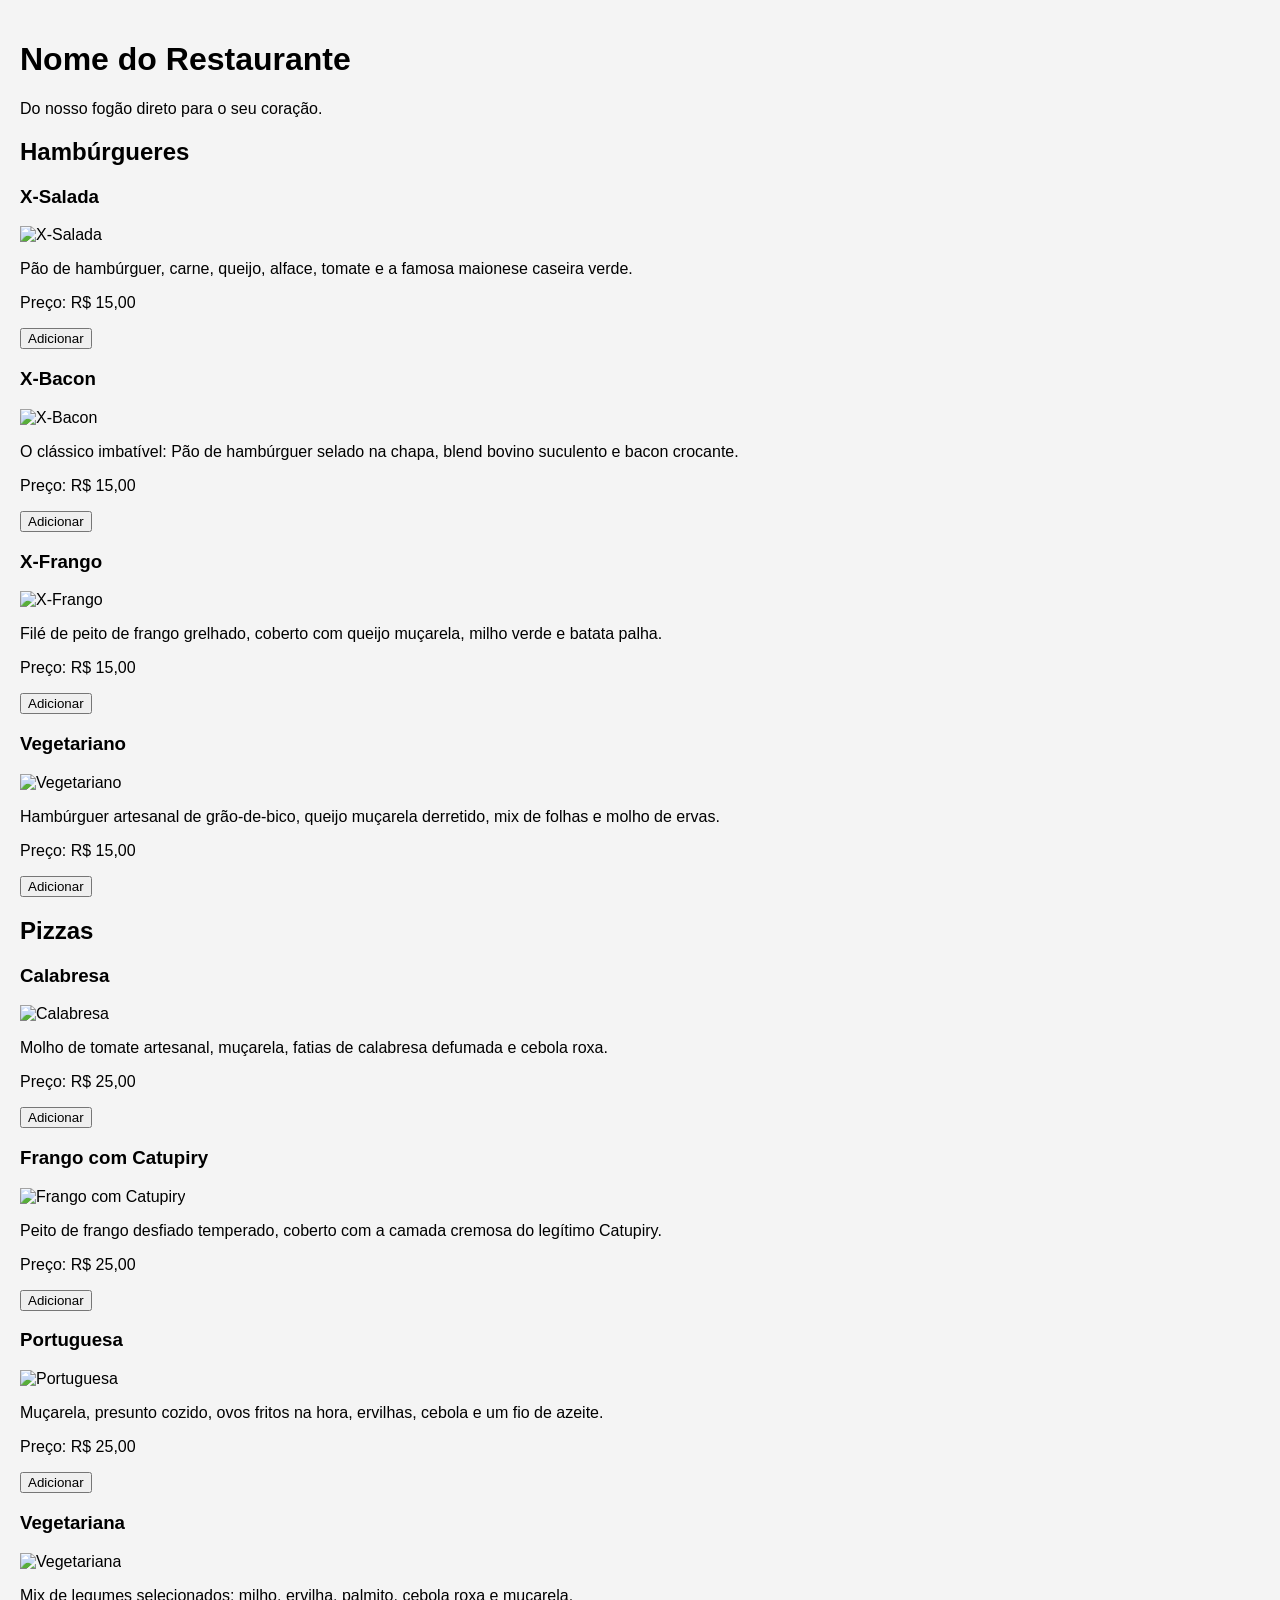
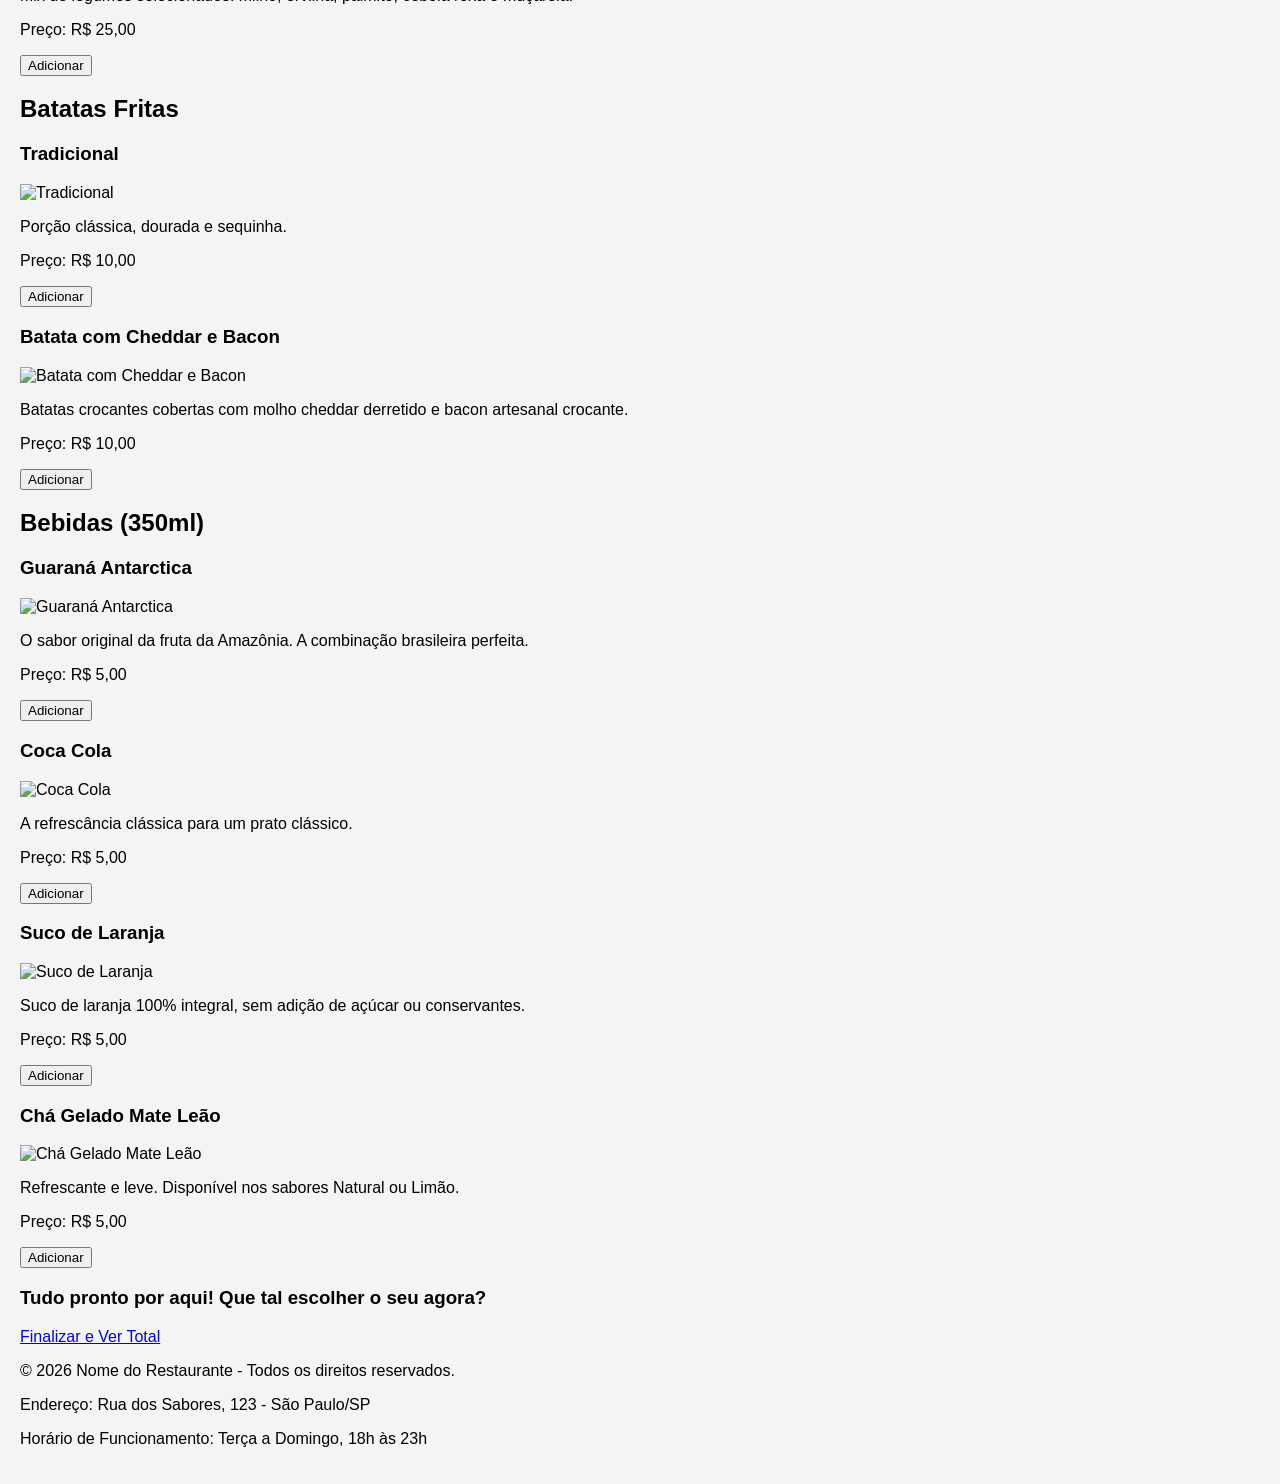
==== src/main/webapp/cardapio.html @ c81840c9 "Primeira versão do Projeto" ====
<!DOCTYPE html>
<html lang="pt">

<head>
    <meta charset="UTF-8">
    <meta name="viewport" content="width=device-width, initial-scale=1.0">
    <title>Nome do Restaurante &#9679; menu</title>
    <link rel="stylesheet" href="css/style.css">
</head>

<body>
    <header id="Header">
        <h1 class="logo">Nome do Restaurante</h1>
        <p class="Slogan">Do nosso fogão direto para o seu coração.</p>
    </header>

    <main>
        <form action="PedidoServlet" method="POST">
            <div class="container">
                <section id="Burguer">
                    <h2>Hambúrgueres</h2>
                    <div class="Catalogo">
                        <div class="catCard">
                            <h3 class="catTitulo">X-Salada</h3>
                            <img src="imgs/x-salada.jpg" class="catImagem" alt="X-Salada">
                            <p class="Descricao">Pão de hambúrguer, carne, queijo, alface, tomate e a famosa maionese caseira verde.</p>
                            <p class="preco">Preço: <span>R$ 15,00</span></p>
                            <button type="submit" name="opcao" value="1" class="Botao">Adicionar</button>
                        </div>

                        <div class="catCard">
                            <h3 class="catTitulo">X-Bacon</h3>
                            <img src="images/" class="catImagem" alt="X-Bacon">
                            <p class="Descricao">O clássico imbatível: Pão de hambúrguer selado na chapa, blend bovino suculento e bacon crocante.</p>
                            <p class="preco">Preço: <span>R$ 15,00</span></p>
                            <button type="submit" name="opcao" value="2" class="Botao">Adicionar</button>
                        </div>

                        <div class="catCard">
                            <h3 class="catTitulo">X-Frango</h3>
                            <img src="images/" class="catImagem" alt="X-Frango">
                            <p class="Descricao">Filé de peito de frango grelhado, coberto com queijo muçarela, milho verde e batata palha.</p>
                            <p class="preco">Preço: <span>R$ 15,00</span></p>
                            <button type="submit" name="opcao" value="3" class="Botao">Adicionar</button>
                        </div>

                        <div class="catCard">
                            <h3 class="catTitulo">Vegetariano</h3>
                            <img src="images/" class="catImagem" alt="Vegetariano">
                            <p class="Descricao">Hambúrguer artesanal de grão-de-bico, queijo muçarela derretido, mix de folhas e molho de ervas.</p>
                            <p class="preco">Preço: <span>R$ 15,00</span></p>
                            <button type="submit" name="opcao" value="4" class="Botao">Adicionar</button>
                        </div>
                    </div>
                </section>

                <section id="Pizza">
                    <h2>Pizzas</h2>
                    <div class="Catalogo">
                        <div class="catCard">
                            <h3 class="catTitulo">Calabresa</h3>
                            <img src="images/" class="catImagem" alt="Calabresa">
                            <p class="Descricao">Molho de tomate artesanal, muçarela, fatias de calabresa defumada e cebola roxa.</p>
                            <p class="preco">Preço: <span>R$ 25,00</span></p>
                            <button type="submit" name="opcao" value="5" class="Botao">Adicionar</button>
                        </div>

                        <div class="catCard">
                            <h3 class="catTitulo">Frango com Catupiry</h3>
                            <img src="images/" class="catImagem" alt="Frango com Catupiry">
                            <p class="Descricao">Peito de frango desfiado temperado, coberto com a camada cremosa do legítimo Catupiry.</p>
                            <p class="preco">Preço: <span>R$ 25,00</span></p>
                            <button type="submit" name="opcao" value="6" class="Botao">Adicionar</button>
                        </div>

                        <div class="catCard">
                            <h3 class="catTitulo">Portuguesa</h3>
                            <img src="images/" class="catImagem" alt="Portuguesa">
                            <p class="Descricao">Muçarela, presunto cozido, ovos fritos na hora, ervilhas, cebola e um fio de azeite.</p>
                            <p class="preco">Preço: <span>R$ 25,00</span></p>
                            <button type="submit" name="opcao" value="7" class="Botao">Adicionar</button>
                        </div>

                        <div class="catCard">
                            <h3 class="catTitulo">Vegetariana</h3>
                            <img src="images/" class="catImagem" alt="Vegetariana">
                            <p class="Descricao">Mix de legumes selecionados: milho, ervilha, palmito, cebola roxa e muçarela.</p>
                            <p class="preco">Preço: <span>R$ 25,00</span></p>
                            <button type="submit" name="opcao" value="8" class="Botao">Adicionar</button>
                        </div>
                    </div>
                </section>

                <section id="Fritas">
                    <h2>Batatas Fritas</h2>
                    <div class="Catalogo">
                        <div class="catCard">
                            <h3 class="catTitulo">Tradicional</h3>
                            <img src="images/" class="catImagem" alt="Tradicional">
                            <p class="Descricao">Porção clássica, dourada e sequinha.</p>
                            <p class="preco">Preço: <span>R$ 10,00</span></p>
                            <button type="submit" name="opcao" value="9" class="Botao">Adicionar</button>
                        </div>

                        <div class="catCard">
                            <h3 class="catTitulo">Batata com Cheddar e Bacon</h3>
                            <img src="images/" class="catImagem" alt="Batata com Cheddar e Bacon">
                            <p class="Descricao">Batatas crocantes cobertas com molho cheddar derretido e bacon artesanal crocante.</p>
                            <p class="preco">Preço: <span>R$ 10,00</span></p>
                            <button type="submit" name="opcao" value="10" class="Botao">Adicionar</button>
                        </div>
                    </div>
                </section>

                <section id="Bebidas">
                    <h2>Bebidas (350ml)</h2>
                    <div class="Catalogo">
                        <div class="catCard">
                            <h3 class="catTitulo">Guaraná Antarctica</h3>
                            <img src="images/" class="catImagem" alt="Guaraná Antarctica">
                            <p class="Descricao">O sabor original da fruta da Amazônia. A combinação brasileira perfeita.</p>
                            <p class="preco">Preço: <span>R$ 5,00</span></p>
                            <button type="submit" name="opcao" value="11" class="Botao">Adicionar</button>
                        </div>

                        <div class="catCard">
                            <h3 class="catTitulo">Coca Cola</h3>
                            <img src="images/" class="catImagem" alt="Coca Cola">
                            <p class="Descricao">A refrescância clássica para um prato clássico.</p>
                            <p class="preco">Preço: <span>R$ 5,00</span></p>
                            <button type="submit" name="opcao" value="12" class="Botao">Adicionar</button>
                        </div>

                        <div class="catCard">
                            <h3 class="catTitulo">Suco de Laranja</h3>
                            <img src="images/" class="catImagem" alt="Suco de Laranja">
                            <p class="Descricao">Suco de laranja 100% integral, sem adição de açúcar ou conservantes.</p>
                            <p class="preco">Preço: <span>R$ 5,00</span></p>
                            <button type="submit" name="opcao" value="13" class="Botao">Adicionar</button>
                        </div>

                        <div class="catCard">
                            <h3 class="catTitulo">Chá Gelado Mate Leão</h3>
                            <img src="images/" class="catImagem" alt="Chá Gelado Mate Leão">
                            <p class="Descricao">Refrescante e leve. Disponível nos sabores Natural ou Limão.</p>
                            <p class="preco">Preço: <span>R$ 5,00</span></p>
                            <button type="submit" name="opcao" value="14" class="Botao">Adicionar</button>
                        </div>
                    </div>
                </section>

                <section id="fzrPedido">
                    <div>
                        <h3>Tudo pronto por aqui! Que tal escolher o seu agora?</h3>
                        <a href="PedidoServlet" class="Botao">Finalizar e Ver Total</a>
                    </div>
                </section>
            </div>
        </form>
    </main>

    <footer>
        <div class="rodape">
            <p>&copy; 2026 Nome do Restaurante - Todos os direitos reservados.</p>
            <p>Endereço: Rua dos Sabores, 123 - São Paulo/SP</p>
            <p>Horário de Funcionamento: Terça a Domingo, 18h às 23h</p>
        </div>
    </footer>
</body>

</html>
---- src/main/webapp/css/style.css ----
body {
    font-family: Arial, sans-serif;
    background-color: #f4f4f4;
    margin: 0;
    padding: 20px;
    box-sizing: border-box;
}

.tela-centralizada {
    display: flex;
    justify-content: center;
    align-items: center;
    min-height: 100vh;
}

/* index */

.login-box {
    background: white;
    padding: 40px;
    border-radius: 10px;
    box-shadow: 0 4px 10px rgba(0,0,0,0.1);
    text-align: center;
    width: 100%;
    max-width: 400px;
}

.login-box input {
    padding: 10px;
    width: 80%;
    margin: 20px 0;
    border: 1px solid #ccc;
    border-radius: 5px;
    font-size: 16px;
}

.login-box button {
    padding: 10px 20px;
    background-color: #ff4757;
    color: white;
    border: none;
    border-radius: 5px;
    cursor: pointer;
    font-size: 16px;
    font-weight: bold;
}

.login-box button:hover {
    background-color: #ff6b81;
}

/* Nota fiscal */

.cupom {
    background-color: white;
    border: 2px dashed #333;
    padding: 30px;
    width: 350px;
    box-shadow: 0 4px 8px rgba(0,0,0,0.1);
}

.cupom h2 {
    text-align: center;
    margin-top: 0;
    margin-bottom: 5px;
}

.cliente-nome {
    text-align: center;
    font-weight: bold;
    color: #555;
    margin-bottom: 15px;
    font-size: 1.1em;
}

.divisor {
    border-top: 1px dashed #ccc;
    margin-bottom: 15px;
}

.item {
    display: flex;
    justify-content: space-between;
    margin-bottom: 10px;
    border-bottom: 1px solid #eee;
    padding-bottom: 5px;
}

.total {
    font-weight: bold;
    font-size: 1.3em;
    margin-top: 20px;
    text-align: right;
}

.botao-voltar {
    display: block;
    text-align: center;
    margin-top: 30px;
    padding: 10px;
    background-color: #ff4757;
    color: white;
    text-decoration: none;
    border-radius: 5px;
    font-weight: bold;
}

.botao-voltar:hover {
    background-color: #ff6b81;
}
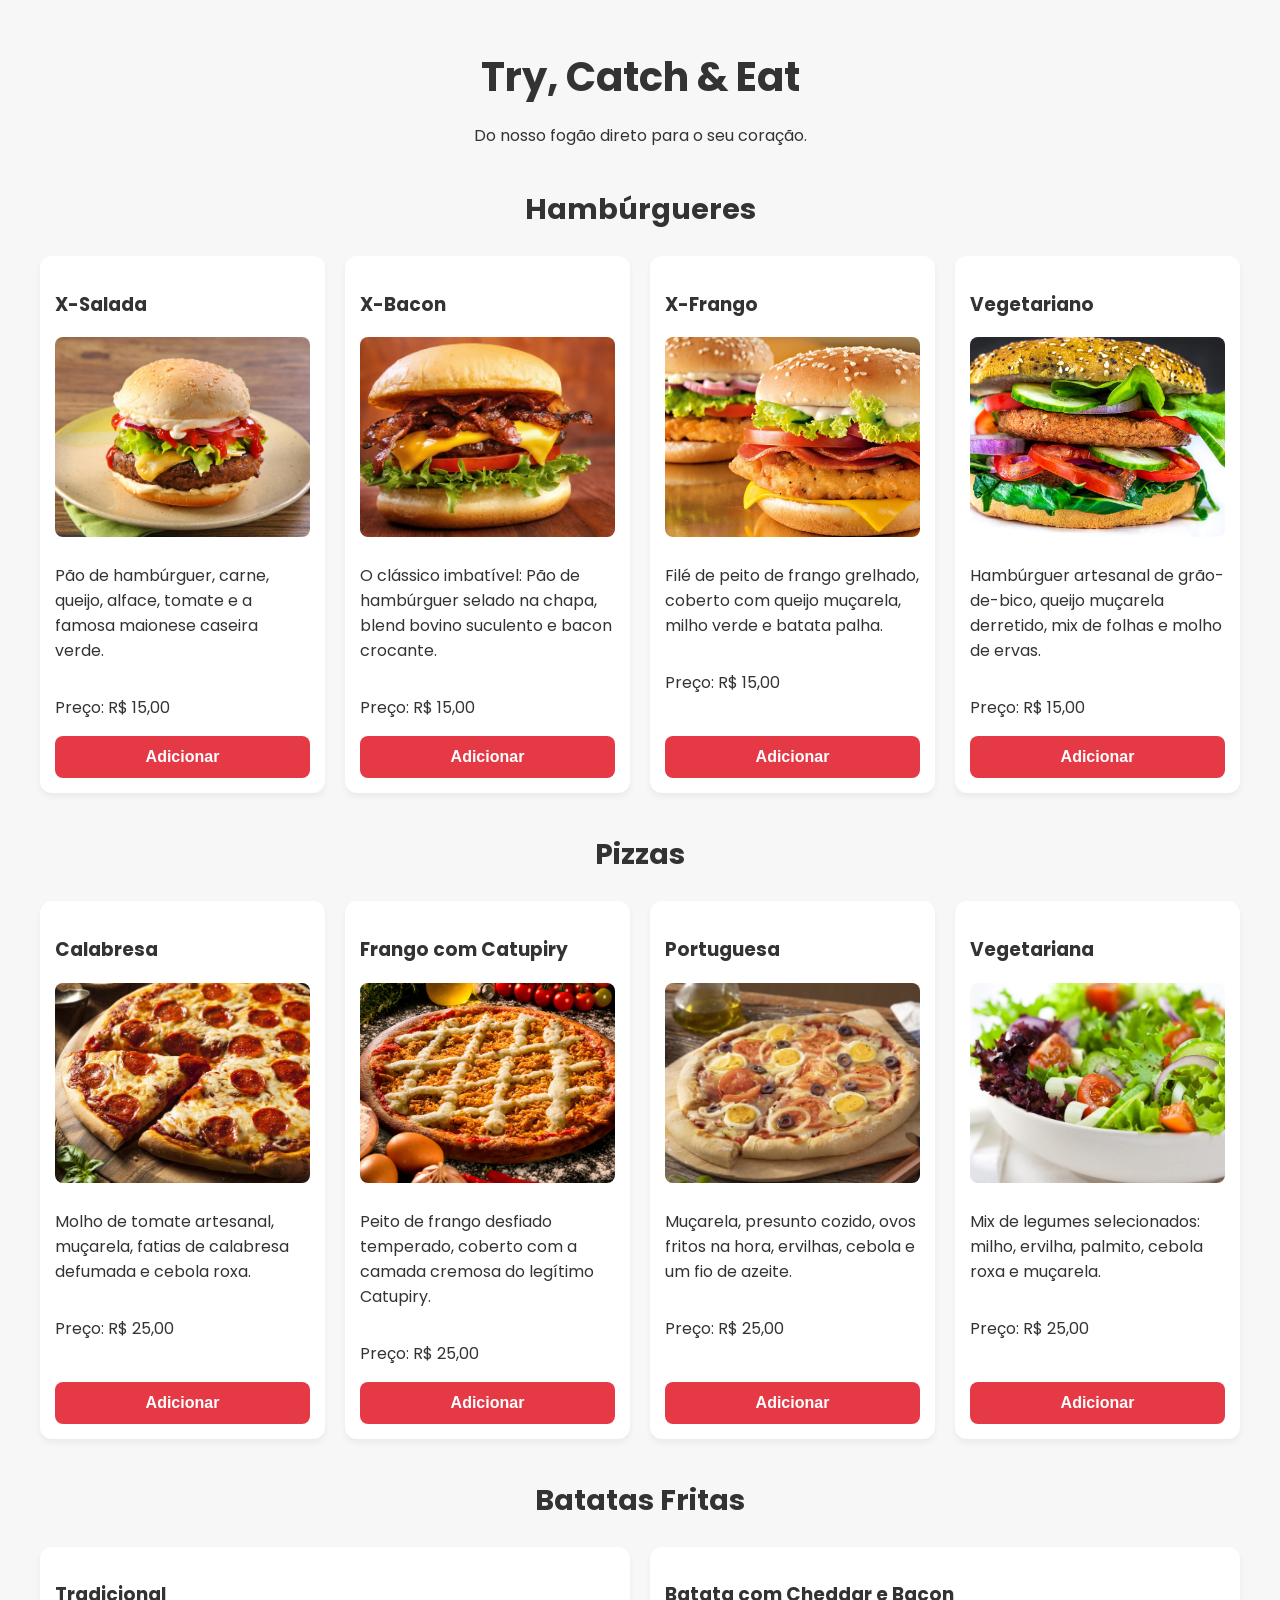
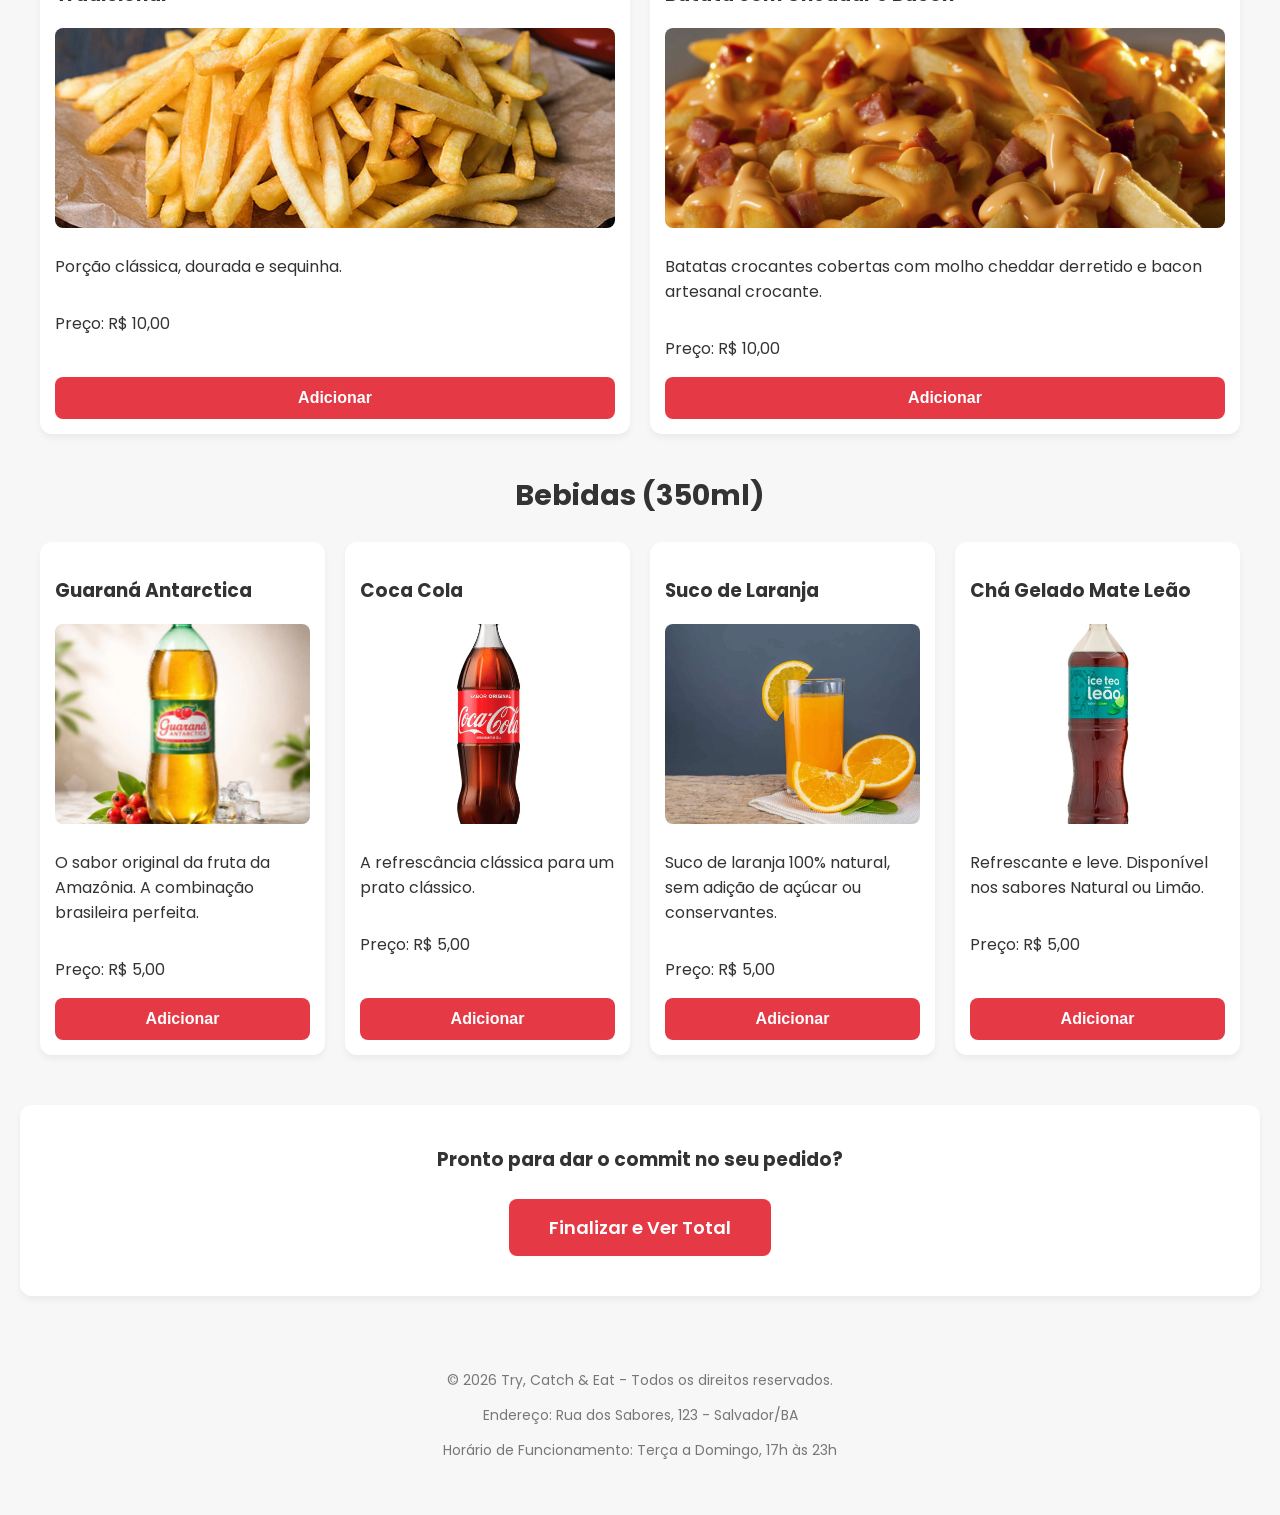
==== commit e9d7d784: "Segunda versão do Projeto" ====
--- a/src/main/webapp/cardapio.html
+++ b/src/main/webapp/cardapio.html
@@ -4,13 +4,13 @@
 <head>
     <meta charset="UTF-8">
     <meta name="viewport" content="width=device-width, initial-scale=1.0">
-    <title>Nome do Restaurante &#9679; menu</title>
+    <title>Try, Catch & Eat &#9679; menu</title>
     <link rel="stylesheet" href="css/style.css">
 </head>
 
 <body>
     <header id="Header">
-        <h1 class="logo">Nome do Restaurante</h1>
+        <h1 class="logo">Try, Catch & Eat</h1>
         <p class="Slogan">Do nosso fogão direto para o seu coração.</p>
     </header>
 
@@ -19,7 +19,7 @@
             <div class="container">
                 <section id="Burguer">
                     <h2>Hambúrgueres</h2>
-                    <div class="Catalogo">
+                    <div class="container-cardapio">
                         <div class="catCard">
                             <h3 class="catTitulo">X-Salada</h3>
                             <img src="imgs/x-salada.jpg" class="catImagem" alt="X-Salada">
@@ -30,7 +30,7 @@
 
                         <div class="catCard">
                             <h3 class="catTitulo">X-Bacon</h3>
-                            <img src="images/" class="catImagem" alt="X-Bacon">
+                            <img src="imgs/x-bacon.jpg" class="catImagem" alt="X-Bacon">
                             <p class="Descricao">O clássico imbatível: Pão de hambúrguer selado na chapa, blend bovino suculento e bacon crocante.</p>
                             <p class="preco">Preço: <span>R$ 15,00</span></p>
                             <button type="submit" name="opcao" value="2" class="Botao">Adicionar</button>
@@ -38,7 +38,7 @@
 
                         <div class="catCard">
                             <h3 class="catTitulo">X-Frango</h3>
-                            <img src="images/" class="catImagem" alt="X-Frango">
+                            <img src="imgs/x-frango.jpg" class="catImagem" alt="X-Frango">
                             <p class="Descricao">Filé de peito de frango grelhado, coberto com queijo muçarela, milho verde e batata palha.</p>
                             <p class="preco">Preço: <span>R$ 15,00</span></p>
                             <button type="submit" name="opcao" value="3" class="Botao">Adicionar</button>
@@ -46,7 +46,7 @@
 
                         <div class="catCard">
                             <h3 class="catTitulo">Vegetariano</h3>
-                            <img src="images/" class="catImagem" alt="Vegetariano">
+                            <img src="imgs/vegetariano.jpg" class="catImagem" alt="Vegetariano">
                             <p class="Descricao">Hambúrguer artesanal de grão-de-bico, queijo muçarela derretido, mix de folhas e molho de ervas.</p>
                             <p class="preco">Preço: <span>R$ 15,00</span></p>
                             <button type="submit" name="opcao" value="4" class="Botao">Adicionar</button>
@@ -56,10 +56,10 @@
 
                 <section id="Pizza">
                     <h2>Pizzas</h2>
-                    <div class="Catalogo">
+                    <div class="container-cardapio">
                         <div class="catCard">
                             <h3 class="catTitulo">Calabresa</h3>
-                            <img src="images/" class="catImagem" alt="Calabresa">
+                            <img src="imgs/pizza-calabresa.jpg" class="catImagem" alt="Calabresa">
                             <p class="Descricao">Molho de tomate artesanal, muçarela, fatias de calabresa defumada e cebola roxa.</p>
                             <p class="preco">Preço: <span>R$ 25,00</span></p>
                             <button type="submit" name="opcao" value="5" class="Botao">Adicionar</button>
@@ -67,7 +67,7 @@
 
                         <div class="catCard">
                             <h3 class="catTitulo">Frango com Catupiry</h3>
-                            <img src="images/" class="catImagem" alt="Frango com Catupiry">
+                            <img src="imgs/pizza-frango-catupiry.jpg" class="catImagem" alt="Frango com Catupiry">
                             <p class="Descricao">Peito de frango desfiado temperado, coberto com a camada cremosa do legítimo Catupiry.</p>
                             <p class="preco">Preço: <span>R$ 25,00</span></p>
                             <button type="submit" name="opcao" value="6" class="Botao">Adicionar</button>
@@ -75,7 +75,7 @@
 
                         <div class="catCard">
                             <h3 class="catTitulo">Portuguesa</h3>
-                            <img src="images/" class="catImagem" alt="Portuguesa">
+                            <img src="imgs/pizza-portuguesa.jpg" class="catImagem" alt="Portuguesa">
                             <p class="Descricao">Muçarela, presunto cozido, ovos fritos na hora, ervilhas, cebola e um fio de azeite.</p>
                             <p class="preco">Preço: <span>R$ 25,00</span></p>
                             <button type="submit" name="opcao" value="7" class="Botao">Adicionar</button>
@@ -83,7 +83,7 @@
 
                         <div class="catCard">
                             <h3 class="catTitulo">Vegetariana</h3>
-                            <img src="images/" class="catImagem" alt="Vegetariana">
+                            <img src="imgs/vegetariana.jpg" class="catImagem" alt="Vegetariana">
                             <p class="Descricao">Mix de legumes selecionados: milho, ervilha, palmito, cebola roxa e muçarela.</p>
                             <p class="preco">Preço: <span>R$ 25,00</span></p>
                             <button type="submit" name="opcao" value="8" class="Botao">Adicionar</button>
@@ -93,10 +93,10 @@
 
                 <section id="Fritas">
                     <h2>Batatas Fritas</h2>
-                    <div class="Catalogo">
+                    <div class="container-cardapio">
                         <div class="catCard">
                             <h3 class="catTitulo">Tradicional</h3>
-                            <img src="images/" class="catImagem" alt="Tradicional">
+                            <img src="imgs/batatafrita-tradicional.jpg" class="catImagem" alt="Tradicional">
                             <p class="Descricao">Porção clássica, dourada e sequinha.</p>
                             <p class="preco">Preço: <span>R$ 10,00</span></p>
                             <button type="submit" name="opcao" value="9" class="Botao">Adicionar</button>
@@ -104,7 +104,7 @@
 
                         <div class="catCard">
                             <h3 class="catTitulo">Batata com Cheddar e Bacon</h3>
-                            <img src="images/" class="catImagem" alt="Batata com Cheddar e Bacon">
+                            <img src="imgs/batata-cheddarbacon.jpg" class="catImagem" alt="Batata com Cheddar e Bacon">
                             <p class="Descricao">Batatas crocantes cobertas com molho cheddar derretido e bacon artesanal crocante.</p>
                             <p class="preco">Preço: <span>R$ 10,00</span></p>
                             <button type="submit" name="opcao" value="10" class="Botao">Adicionar</button>
@@ -114,10 +114,10 @@
 
                 <section id="Bebidas">
                     <h2>Bebidas (350ml)</h2>
-                    <div class="Catalogo">
+                    <div class="container-cardapio">
                         <div class="catCard">
                             <h3 class="catTitulo">Guaraná Antarctica</h3>
-                            <img src="images/" class="catImagem" alt="Guaraná Antarctica">
+                            <img src="imgs/guarana.jpg" class="catImagem" alt="Guaraná Antarctica">
                             <p class="Descricao">O sabor original da fruta da Amazônia. A combinação brasileira perfeita.</p>
                             <p class="preco">Preço: <span>R$ 5,00</span></p>
                             <button type="submit" name="opcao" value="11" class="Botao">Adicionar</button>
@@ -125,7 +125,7 @@
 
                         <div class="catCard">
                             <h3 class="catTitulo">Coca Cola</h3>
-                            <img src="images/" class="catImagem" alt="Coca Cola">
+                            <img src="imgs/coca.jpg" class="catImagem" alt="Coca Cola">
                             <p class="Descricao">A refrescância clássica para um prato clássico.</p>
                             <p class="preco">Preço: <span>R$ 5,00</span></p>
                             <button type="submit" name="opcao" value="12" class="Botao">Adicionar</button>
@@ -133,15 +133,15 @@
 
                         <div class="catCard">
                             <h3 class="catTitulo">Suco de Laranja</h3>
-                            <img src="images/" class="catImagem" alt="Suco de Laranja">
-                            <p class="Descricao">Suco de laranja 100% integral, sem adição de açúcar ou conservantes.</p>
+                            <img src="imgs/suco-laranja.jpg" class="catImagem" alt="Suco de Laranja">
+                            <p class="Descricao">Suco de laranja 100% natural, sem adição de açúcar ou conservantes.</p>
                             <p class="preco">Preço: <span>R$ 5,00</span></p>
                             <button type="submit" name="opcao" value="13" class="Botao">Adicionar</button>
                         </div>
 
                         <div class="catCard">
                             <h3 class="catTitulo">Chá Gelado Mate Leão</h3>
-                            <img src="images/" class="catImagem" alt="Chá Gelado Mate Leão">
+                            <img src="imgs/cha.jpg" class="catImagem" alt="Chá Gelado Mate Leão">
                             <p class="Descricao">Refrescante e leve. Disponível nos sabores Natural ou Limão.</p>
                             <p class="preco">Preço: <span>R$ 5,00</span></p>
                             <button type="submit" name="opcao" value="14" class="Botao">Adicionar</button>
@@ -150,22 +150,61 @@
                 </section>
 
                 <section id="fzrPedido">
-                    <div>
-                        <h3>Tudo pronto por aqui! Que tal escolher o seu agora?</h3>
-                        <a href="PedidoServlet" class="Botao">Finalizar e Ver Total</a>
-                    </div>
-                </section>
+                    <h3>Pronto para dar o commit no seu pedido?</h3>
+                    <a href="PedidoServlet" class="Botao botao-finalizar">Finalizar e Ver Total</a>
+                </section>
+
             </div>
         </form>
     </main>
 
     <footer>
         <div class="rodape">
-            <p>&copy; 2026 Nome do Restaurante - Todos os direitos reservados.</p>
-            <p>Endereço: Rua dos Sabores, 123 - São Paulo/SP</p>
-            <p>Horário de Funcionamento: Terça a Domingo, 18h às 23h</p>
+            <p>&copy; 2026 Try, Catch & Eat - Todos os direitos reservados.</p>
+            <p>Endereço: Rua dos Sabores, 123 - Salvador/BA</p>
+            <p>Horário de Funcionamento: Terça a Domingo, 17h às 23h</p>
         </div>
     </footer>
+    <script>
+        document.addEventListener('DOMContentLoaded', () => {
+            const botoesAdicionar = document.querySelectorAll('.catCard button[type="submit"]');
+
+            botoesAdicionar.forEach(botao => {
+                botao.addEventListener('click', (evento) => {
+                    evento.preventDefault();
+
+                    const valorOpcao = botao.value;
+
+                    const dados = new URLSearchParams();
+                    dados.append('opcao', valorOpcao);
+
+                    const textoOriginal = botao.innerText;
+                    botao.innerText = 'Adicionado! ✓';
+                    botao.style.backgroundColor = '#2a9d8f';
+                    
+                    setTimeout(() => {
+                        botao.innerText = textoOriginal;
+                        botao.style.backgroundColor = '';
+                    }, 2000);
+
+                    fetch('PedidoServlet', {
+                        method: 'POST',
+                        headers: {
+                            'Content-Type': 'application/x-www-form-urlencoded',
+                        },
+                        body: dados.toString()
+                    })
+                    .then(response => {
+                        console.log("Item " + valorOpcao + " processado no servidor.");
+                    })
+                    .catch(error => {
+                        console.error('Erro de comunicação com o servidor:', error);
+                        botao.innerText = 'Erro ao adicionar';
+                        botao.style.backgroundColor = '#d62828';
+                    });
+                });
+            });
+        });
+    </script>
 </body>
-
 </html>
--- a/src/main/webapp/css/style.css
+++ b/src/main/webapp/css/style.css
@@ -1,6 +1,11 @@
+/* Fonte do Google Fonts */
+@import url('https://fonts.googleapis.com/css2?family=Poppins:wght@400;600;700&display=swap');
+
+/* Configuracoes gerais */
 body {
-    font-family: Arial, sans-serif;
-    background-color: #f4f4f4;
+    font-family: 'Poppins', sans-serif;
+    background-color: #f7f7f8;
+    color: #333333;
     margin: 0;
     padding: 20px;
     box-sizing: border-box;
@@ -13,7 +18,23 @@
     min-height: 100vh;
 }
 
-/* index */
+/* Tela inicial */
+#Header {
+    text-align: center;
+    margin-bottom: 40px;
+}
+
+#Header .logo {
+    margin-bottom: 5px;
+    font-size: 2.5em;
+}
+
+section h2 {
+    text-align: center;
+    margin-top: 40px;
+    margin-bottom: 25px;
+    font-size: 1.8em;
+}
 
 .login-box {
     background: white;
@@ -32,25 +53,104 @@
     border: 1px solid #ccc;
     border-radius: 5px;
     font-size: 16px;
+    font-family: 'Poppins', sans-serif;
 }
 
 .login-box button {
     padding: 10px 20px;
-    background-color: #ff4757;
+    background-color: #e63946; 
     color: white;
     border: none;
     border-radius: 5px;
     cursor: pointer;
     font-size: 16px;
     font-weight: bold;
+    transition: background-color 0.3s;
 }
 
 .login-box button:hover {
-    background-color: #ff6b81;
+    background-color: #d62828;
+}
+
+/* Produtos */
+.container-cardapio {
+    display: grid;
+    grid-template-columns: repeat(auto-fit, minmax(280px, 1fr));
+    gap: 20px;
+    max-width: 1200px;
+    margin: 0 auto;
+}
+
+.catCard {
+    background-color: #ffffff;
+    border-radius: 12px;
+    padding: 15px;
+    box-shadow: 0 4px 6px rgba(0, 0, 0, 0.05);
+    transition: transform 0.2s ease, box-shadow 0.2s ease;
+    display: flex;
+    flex-direction: column;
+}
+
+.catCard:hover {
+    transform: translateY(-5px);
+    box-shadow: 0 8px 15px rgba(0, 0, 0, 0.15);
+}
+
+.catImagem {
+    width: 100%;
+    height: 200px; 
+    object-fit: cover; 
+    border-radius: 8px;
+    margin-bottom: 10px;
+}
+
+.Botao {
+    background-color: #e63946;
+    color: white;
+    border: none;
+    padding: 12px 15px;
+    border-radius: 8px;
+    font-size: 16px;
+    font-weight: 600;
+    cursor: pointer;
+    transition: background-color 0.3s;
+    margin-top: auto;
+    width: 100%;
+    text-align: center;
+}
+
+.Botao:hover {
+    background-color: #d62828;
+}
+
+/* Finalizar pedido */
+#fzrPedido {
+    text-align: center;
+    margin-top: 50px;
+    margin-bottom: 30px;
+    padding: 40px 20px;
+    background-color: #ffffff;
+    border-radius: 12px;
+    box-shadow: 0 4px 6px rgba(0, 0, 0, 0.05);
+    max-width: 1200px;
+    margin-left: auto;
+    margin-right: auto;
+}
+
+#fzrPedido h3 {
+    margin-top: 0;
+    margin-bottom: 25px;
+}
+
+.botao-finalizar {
+    display: inline-block; 
+    width: auto; 
+    padding: 15px 40px; 
+    font-size: 18px;
+    text-decoration: none;
 }
 
 /* Nota fiscal */
-
 .cupom {
     background-color: white;
     border: 2px dashed #333;
@@ -98,13 +198,23 @@
     text-align: center;
     margin-top: 30px;
     padding: 10px;
-    background-color: #ff4757;
+    background-color: #e63946; 
     color: white;
     text-decoration: none;
     border-radius: 5px;
     font-weight: bold;
+    transition: background-color 0.3s;
 }
 
 .botao-voltar:hover {
-    background-color: #ff6b81;
+    background-color: #d62828;
+}
+
+/* Rodape */
+.rodape {
+    text-align: center; 
+    padding: 20px; 
+    color: #777; 
+    font-size: 14px;
+    margin-top: 40px;
 }
